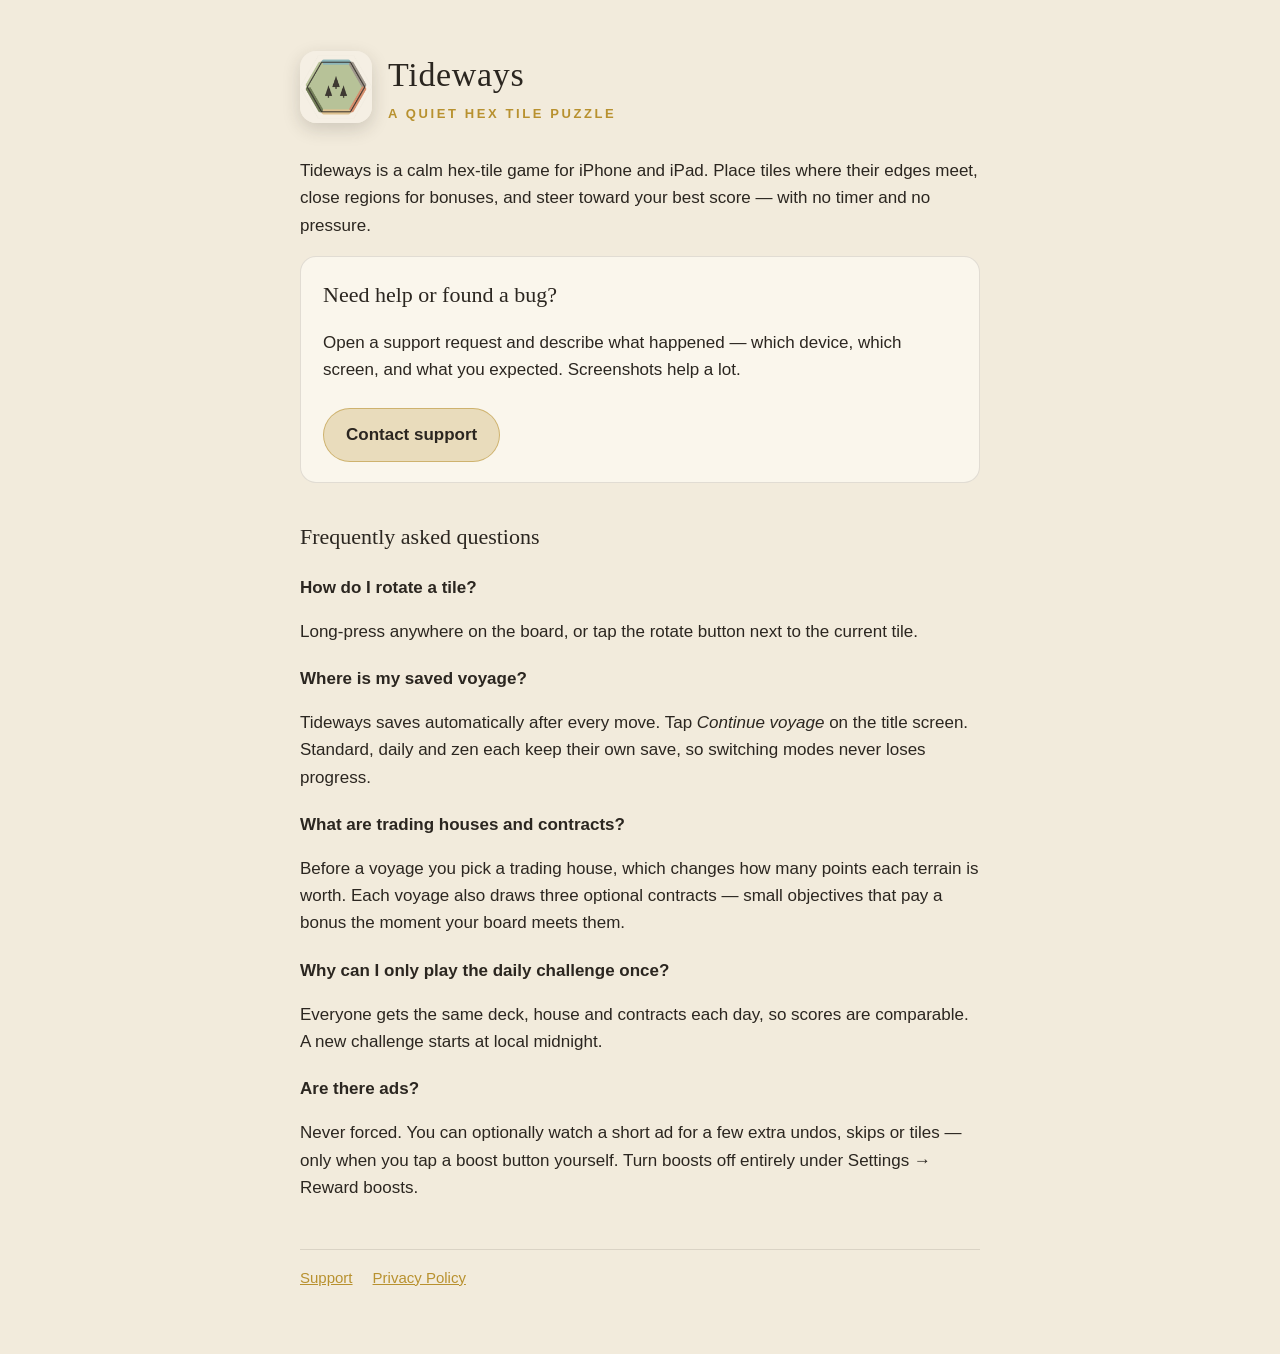
==== index.html @ 76b3e49a "Tideways support and privacy pages" ====
<!doctype html>
<html lang="en">
<head>
<meta charset="utf-8">
<meta name="viewport" content="width=device-width, initial-scale=1">
<title>Tideways – Support</title>
<link rel="icon" href="icon.png">
<link rel="stylesheet" href="style.css">
</head>
<body>
<main>
  <header>
    <img src="icon.png" alt="Tideways app icon">
    <div>
      <h1>Tideways</h1>
      <p class="tagline">A quiet hex tile puzzle</p>
    </div>
  </header>

  <p>Tideways is a calm hex-tile game for iPhone and iPad. Place tiles where
  their edges meet, close regions for bonuses, and steer toward your best
  score — with no timer and no pressure.</p>

  <div class="card">
    <h2 style="margin-top:0">Need help or found a bug?</h2>
    <p>Open a support request and describe what happened — which device,
    which screen, and what you expected. Screenshots help a lot.</p>
    <a class="button" href="https://github.com/Yves1gif/tideways-support/issues/new">Contact support</a>
  </div>

  <h2>Frequently asked questions</h2>

  <h3>How do I rotate a tile?</h3>
  <p>Long-press anywhere on the board, or tap the rotate button next to the
  current tile.</p>

  <h3>Where is my saved voyage?</h3>
  <p>Tideways saves automatically after every move. Tap <em>Continue
  voyage</em> on the title screen. Standard, daily and zen each keep their
  own save, so switching modes never loses progress.</p>

  <h3>What are trading houses and contracts?</h3>
  <p>Before a voyage you pick a trading house, which changes how many points
  each terrain is worth. Each voyage also draws three optional contracts —
  small objectives that pay a bonus the moment your board meets them.</p>

  <h3>Why can I only play the daily challenge once?</h3>
  <p>Everyone gets the same deck, house and contracts each day, so scores
  are comparable. A new challenge starts at local midnight.</p>

  <h3>Are there ads?</h3>
  <p>Never forced. You can optionally watch a short ad for a few extra undos,
  skips or tiles — only when you tap a boost button yourself. Turn boosts off
  entirely under Settings → Reward boosts.</p>

  <footer>
    <a href="index.html">Support</a>
    <a href="privacy.html">Privacy Policy</a>
  </footer>
</main>
</body>
</html>
---- style.css ----
:root {
  --paper: #F2EBDC;
  --card: #FAF6EC;
  --ink: #2B2620;
  --muted: #6E655A;
  --gold: #B8912F;
  --line: rgba(43, 38, 32, 0.12);
}

* { box-sizing: border-box; }

body {
  margin: 0;
  min-height: 100vh;
  background: var(--paper);
  color: var(--ink);
  font: 17px/1.6 -apple-system, BlinkMacSystemFont, "Segoe UI", Helvetica, Arial, sans-serif;
}

main {
  max-width: 720px;
  margin: 0 auto;
  padding: 48px 20px 64px;
}

header {
  display: flex;
  align-items: center;
  gap: 16px;
  margin-bottom: 32px;
}

header img {
  width: 72px;
  height: 72px;
  border-radius: 16px;
  box-shadow: 0 6px 18px rgba(43, 38, 32, 0.18);
}

h1 {
  margin: 0;
  font-family: Georgia, "Times New Roman", serif;
  font-weight: 500;
  font-size: 34px;
  letter-spacing: 0.02em;
}

.tagline {
  margin: 2px 0 0;
  color: var(--gold);
  font-size: 13px;
  font-weight: 700;
  letter-spacing: 0.2em;
  text-transform: uppercase;
}

h2 {
  margin: 36px 0 8px;
  font-family: Georgia, "Times New Roman", serif;
  font-weight: 500;
  font-size: 22px;
}

h3 {
  margin: 20px 0 4px;
  font-size: 17px;
}

p, li { color: var(--ink); }
.muted { color: var(--muted); font-size: 15px; }

a { color: var(--gold); }

.card {
  background: var(--card);
  border: 1px solid var(--line);
  border-radius: 16px;
  padding: 20px 22px;
  margin: 16px 0;
}

.button {
  display: inline-block;
  margin-top: 8px;
  padding: 12px 22px;
  border-radius: 999px;
  background: rgba(184, 145, 47, 0.25);
  border: 1px solid rgba(184, 145, 47, 0.55);
  color: var(--ink);
  font-weight: 600;
  text-decoration: none;
}

ul { padding-left: 1.2em; }

footer {
  margin-top: 48px;
  padding-top: 16px;
  border-top: 1px solid var(--line);
  display: flex;
  gap: 20px;
  font-size: 15px;
}
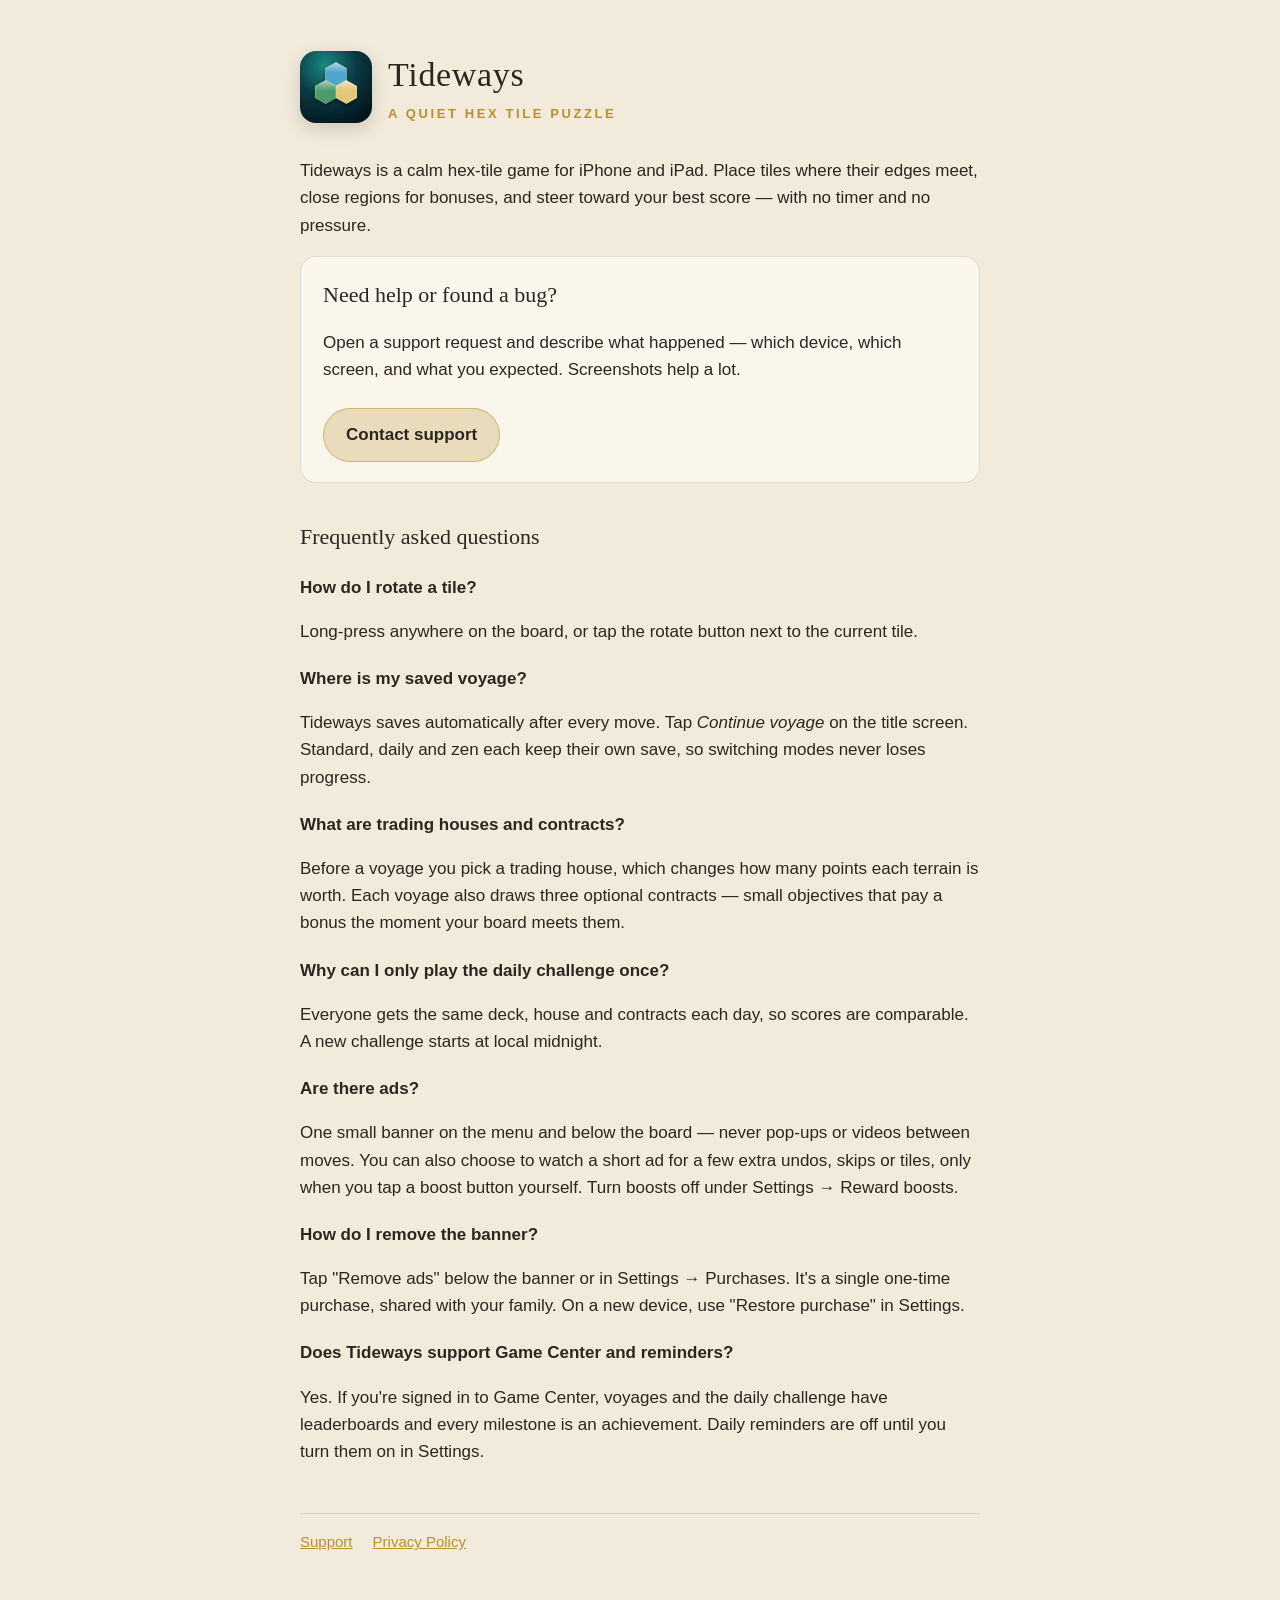
==== commit 391f1c34: "Privacy and FAQ: banner, Remove Ads purchase, Game Center, reminders; new icon" ====
--- a/index.html
+++ b/index.html
@@ -49,9 +49,20 @@
   are comparable. A new challenge starts at local midnight.</p>
 
   <h3>Are there ads?</h3>
-  <p>Never forced. You can optionally watch a short ad for a few extra undos,
-  skips or tiles — only when you tap a boost button yourself. Turn boosts off
-  entirely under Settings → Reward boosts.</p>
+  <p>One small banner on the menu and below the board — never pop-ups or
+  videos between moves. You can also choose to watch a short ad for a few
+  extra undos, skips or tiles, only when you tap a boost button yourself.
+  Turn boosts off under Settings → Reward boosts.</p>
+
+  <h3>How do I remove the banner?</h3>
+  <p>Tap "Remove ads" below the banner or in Settings → Purchases. It's a
+  single one-time purchase, shared with your family. On a new device, use
+  "Restore purchase" in Settings.</p>
+
+  <h3>Does Tideways support Game Center and reminders?</h3>
+  <p>Yes. If you're signed in to Game Center, voyages and the daily challenge
+  have leaderboards and every milestone is an achievement. Daily reminders
+  are off until you turn them on in Settings.</p>
 
   <footer>
     <a href="index.html">Support</a>
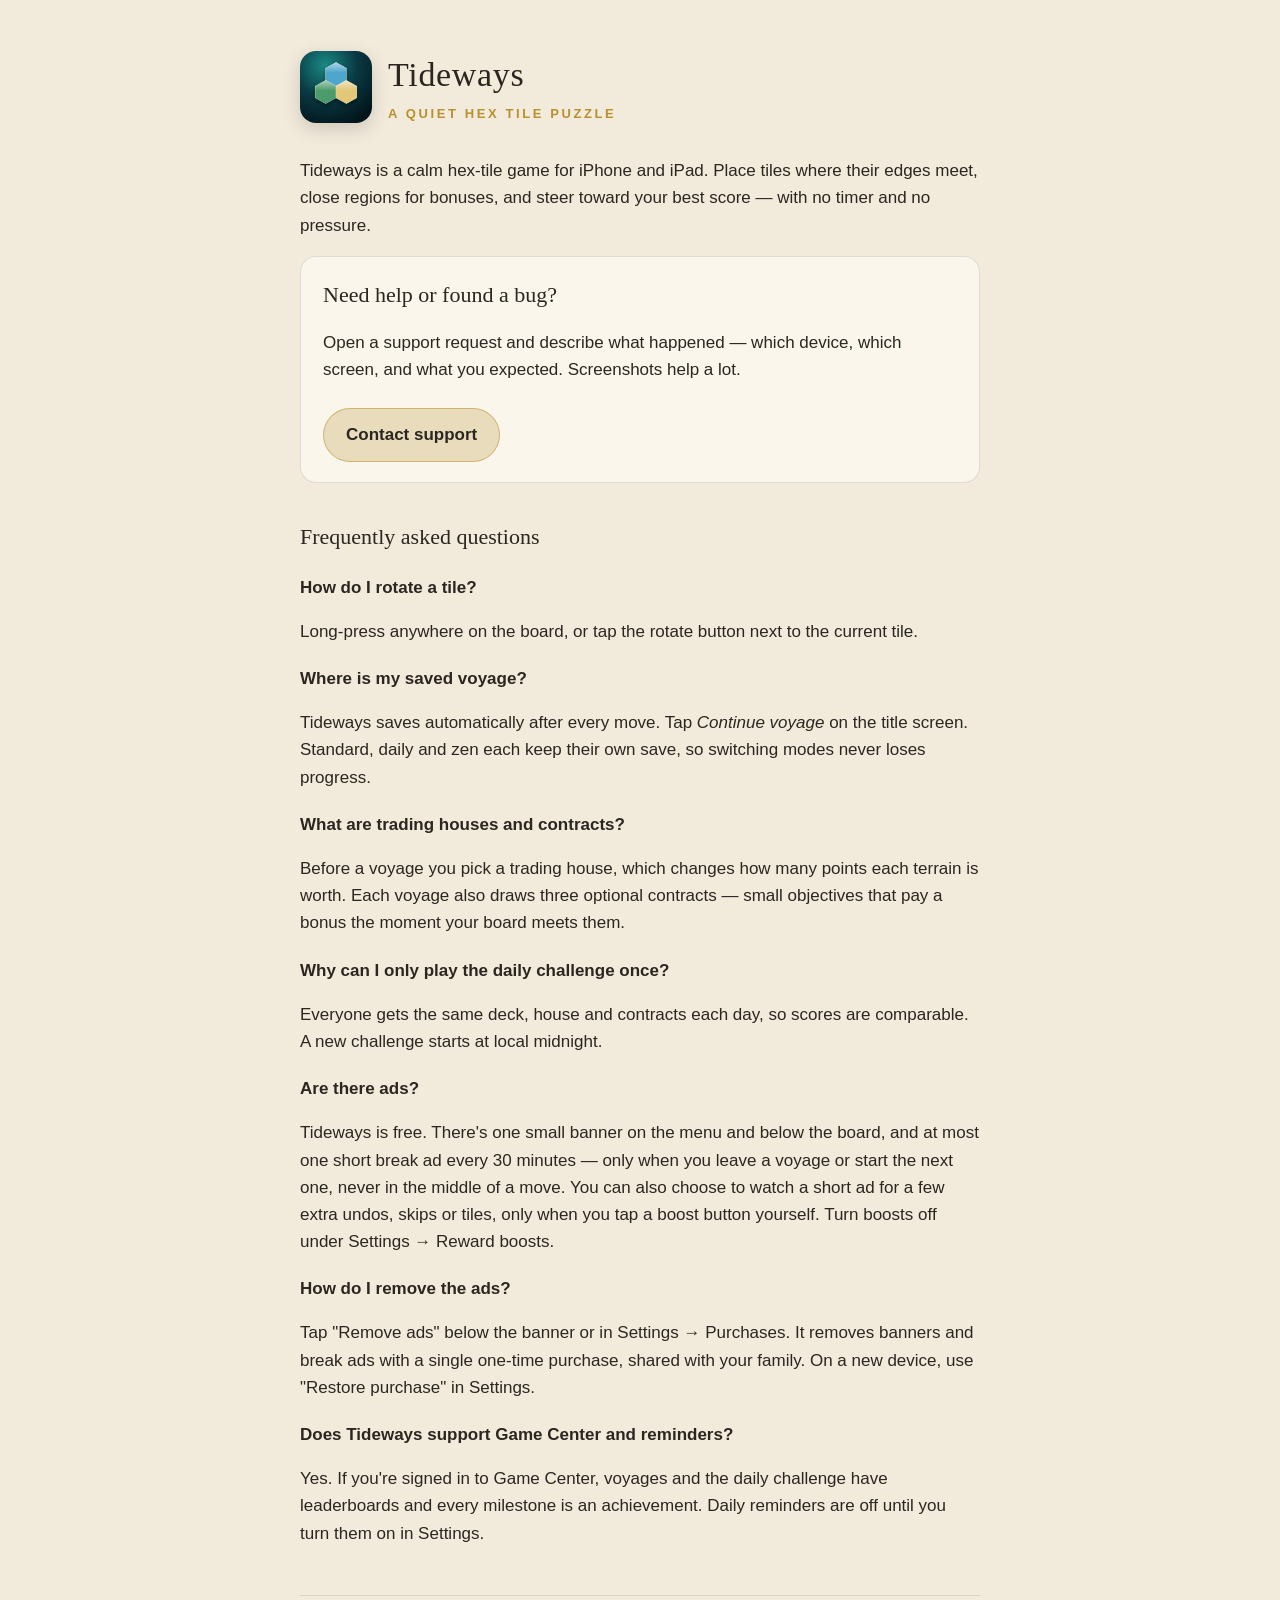
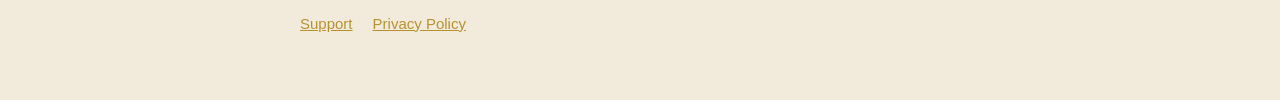
==== commit 250d1d96: "Free to play: document break ads and what Remove Ads removes" ====
--- a/index.html
+++ b/index.html
@@ -49,14 +49,15 @@
   are comparable. A new challenge starts at local midnight.</p>
 
   <h3>Are there ads?</h3>
-  <p>One small banner on the menu and below the board — never pop-ups or
-  videos between moves. You can also choose to watch a short ad for a few
+  <p>Tideways is free. There's one small banner on the menu and below the
+  board, and at most one short break ad every 30 minutes — only when you
+  leave a voyage or start the next one, never in the middle of a move. You can also choose to watch a short ad for a few
   extra undos, skips or tiles, only when you tap a boost button yourself.
   Turn boosts off under Settings → Reward boosts.</p>
 
-  <h3>How do I remove the banner?</h3>
-  <p>Tap "Remove ads" below the banner or in Settings → Purchases. It's a
-  single one-time purchase, shared with your family. On a new device, use
+  <h3>How do I remove the ads?</h3>
+  <p>Tap "Remove ads" below the banner or in Settings → Purchases. It removes
+  banners and break ads with a single one-time purchase, shared with your family. On a new device, use
   "Restore purchase" in Settings.</p>
 
   <h3>Does Tideways support Game Center and reminders?</h3>
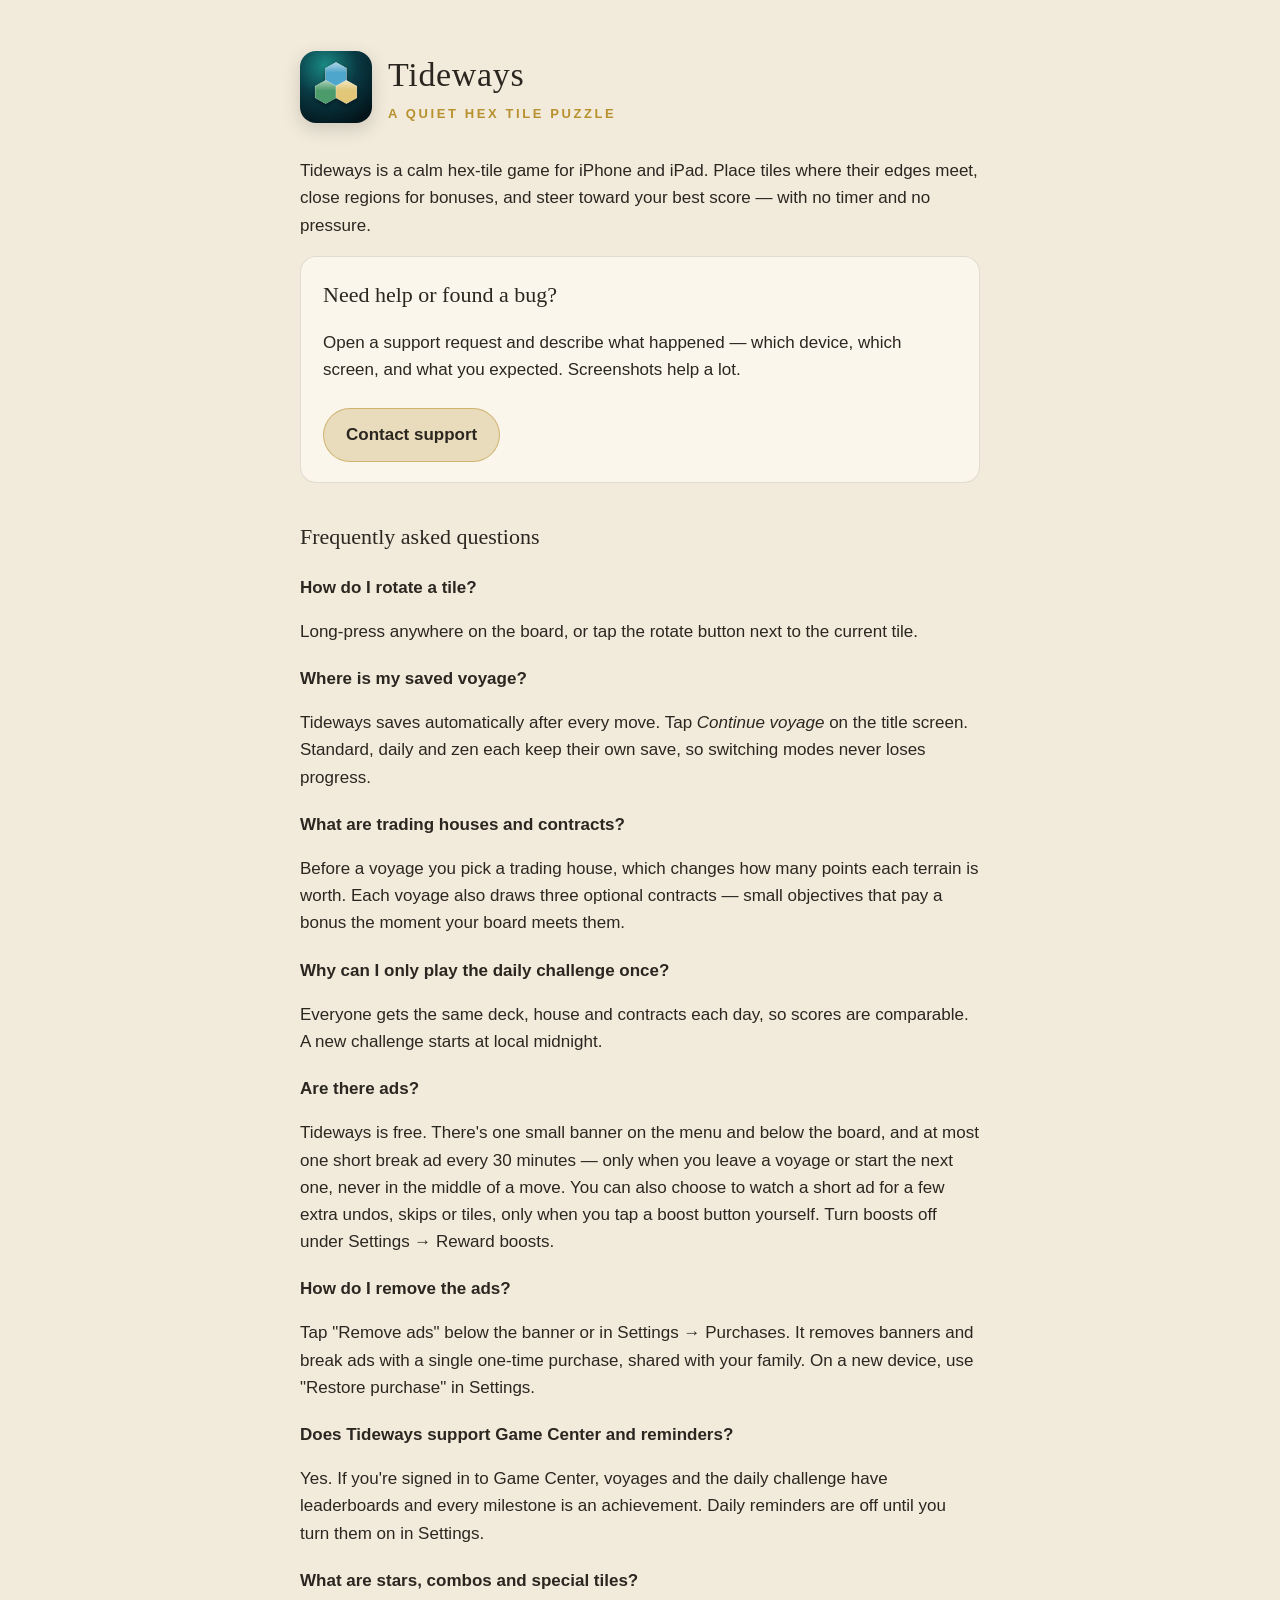
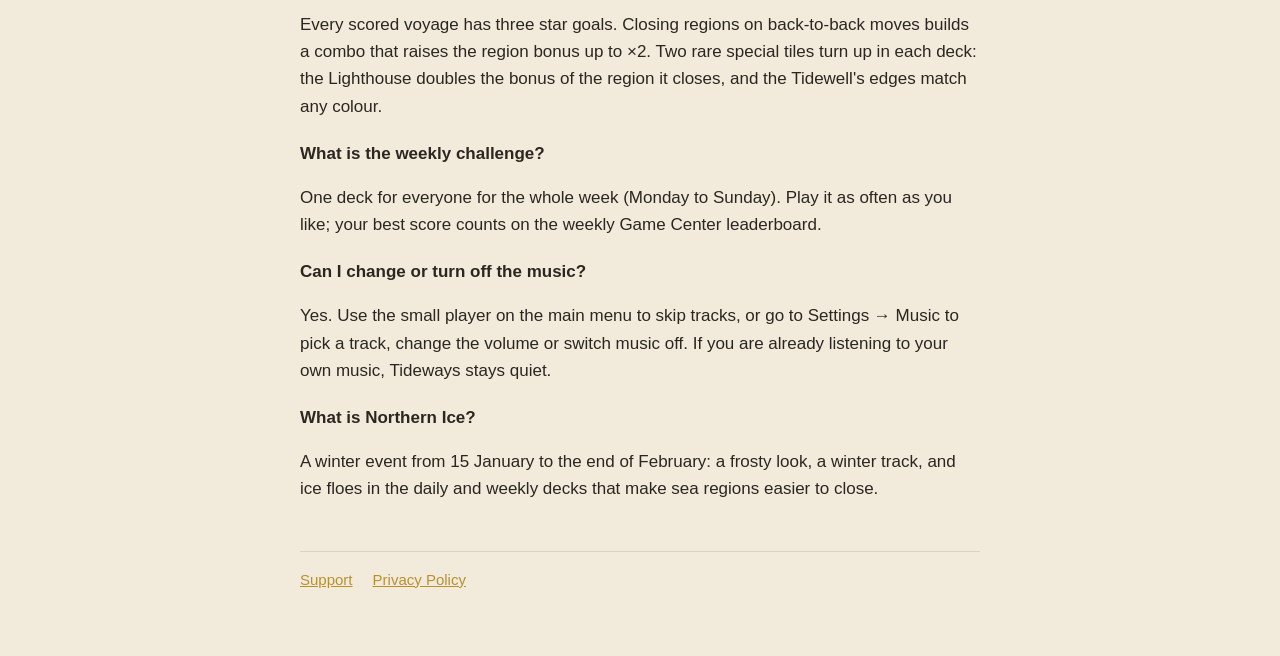
==== commit 23e39fee: "FAQ and privacy: stars, combos, special tiles, weekly challenge, music, sharing" ====
--- a/index.html
+++ b/index.html
@@ -65,6 +65,27 @@
   have leaderboards and every milestone is an achievement. Daily reminders
   are off until you turn them on in Settings.</p>
 
+  <h3>What are stars, combos and special tiles?</h3>
+  <p>Every scored voyage has three star goals. Closing regions on back-to-back
+  moves builds a combo that raises the region bonus up to ×2. Two rare special
+  tiles turn up in each deck: the Lighthouse doubles the bonus of the region it
+  closes, and the Tidewell's edges match any colour.</p>
+
+  <h3>What is the weekly challenge?</h3>
+  <p>One deck for everyone for the whole week (Monday to Sunday). Play it as
+  often as you like; your best score counts on the weekly Game Center
+  leaderboard.</p>
+
+  <h3>Can I change or turn off the music?</h3>
+  <p>Yes. Use the small player on the main menu to skip tracks, or go to
+  Settings → Music to pick a track, change the volume or switch music off.
+  If you are already listening to your own music, Tideways stays quiet.</p>
+
+  <h3>What is Northern Ice?</h3>
+  <p>A winter event from 15 January to the end of February: a frosty look, a
+  winter track, and ice floes in the daily and weekly decks that make sea
+  regions easier to close.</p>
+
   <footer>
     <a href="index.html">Support</a>
     <a href="privacy.html">Privacy Policy</a>
